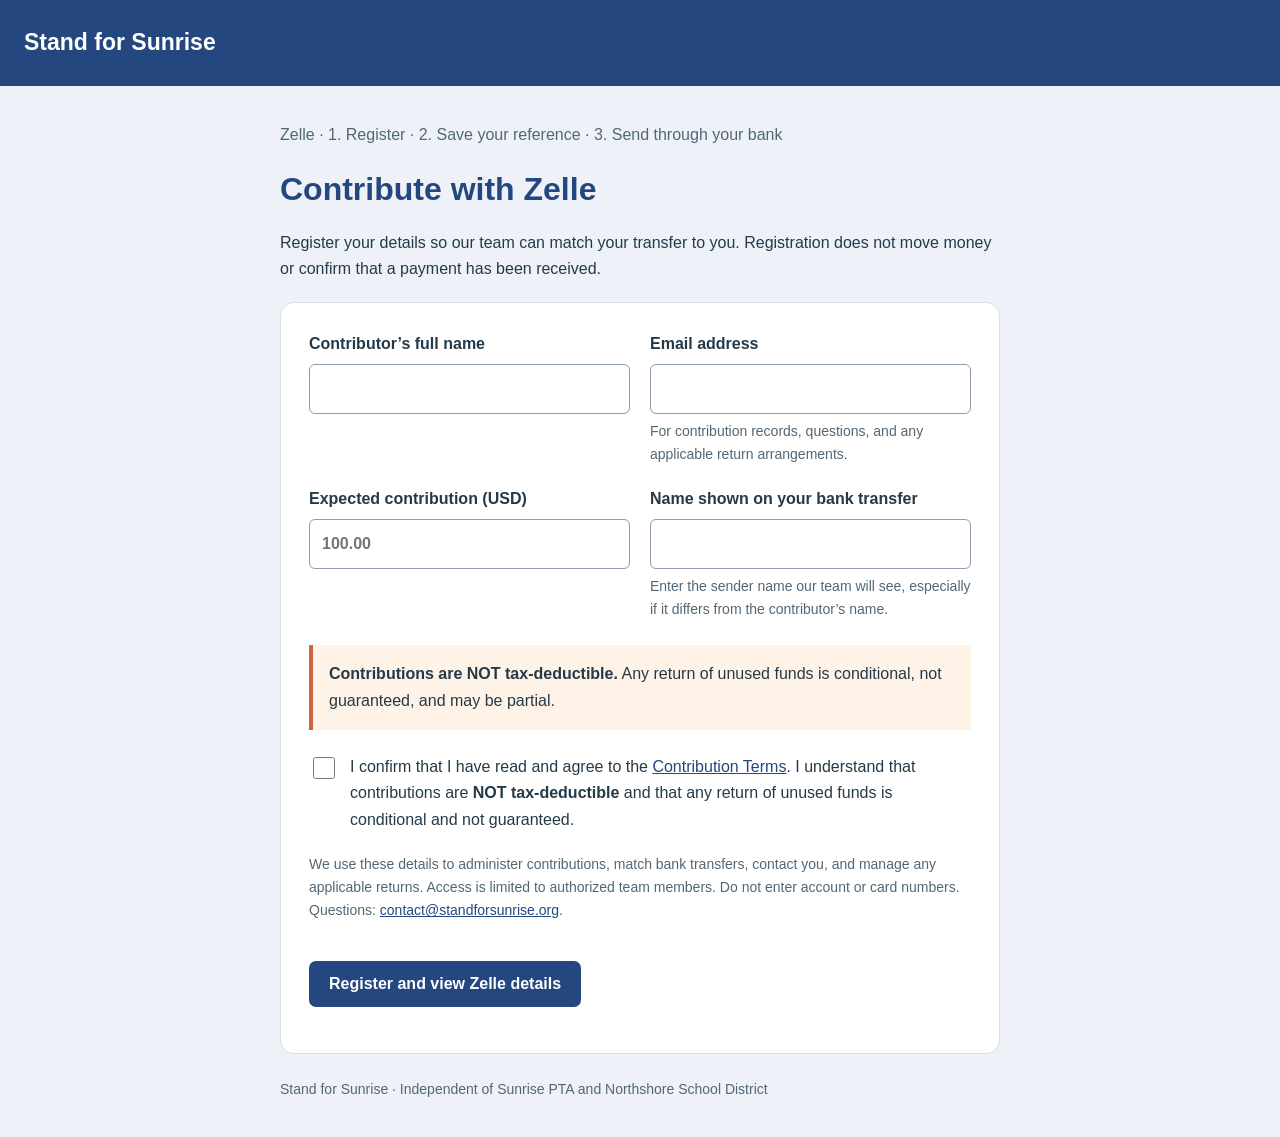
==== zelle-registration/apps-script/Index.html @ f9c35a17 "Prepare Zelle registration pilot with private Sheets ledger and acceptance records" ====
<!doctype html>
<html lang="en"><head><meta charset="utf-8"><meta name="viewport" content="width=device-width,initial-scale=1"><base target="_top"><title>Zelle Registration | Stand for Sunrise</title>
<style>
:root{--blue:#24477f;--ink:#243a49;--muted:#526776;--orange:#c9693a}*{box-sizing:border-box}body{margin:0;background:#eef2f8;color:var(--ink);font:16px/1.65 Arial,sans-serif}header{background:var(--blue);padding:24px;color:white}header a{color:white;font-size:23px;font-weight:700;text-decoration:none}main{max-width:760px;margin:36px auto;padding:0 20px}h1{color:var(--blue);font-size:32px;line-height:1.2}h2{font-size:23px;color:var(--blue)}p{margin:0 0 18px}.panel{background:white;border:1px solid #d5dfeb;border-radius:14px;padding:28px;margin:20px 0}a{color:var(--blue)}.steps,.muted{color:var(--muted)}.fields{display:grid;grid-template-columns:1fr 1fr;gap:20px}label{display:block;font-weight:700}input{display:block;width:100%;font:inherit;padding:11px 12px;border:1px solid #8d9caf;border-radius:6px;margin-top:6px}input:focus-visible,button:focus-visible,a:focus-visible{outline:3px solid var(--orange);outline-offset:3px}.hint{font-size:14px;color:var(--muted);font-weight:400;display:block;margin-top:6px}.notice{padding:16px;background:#fff2e7;border-left:4px solid var(--orange);margin:24px 0}.acceptance{display:flex;gap:12px;font-weight:400;align-items:flex-start}.acceptance input{width:22px;height:22px;flex:0 0 22px;margin-top:3px;accent-color:var(--blue)}button{border:0;border-radius:7px;background:var(--blue);color:white;padding:14px 20px;font:700 16px Arial,sans-serif;cursor:pointer;margin:20px 0 0}button:disabled{opacity:.55;cursor:wait}#status{margin-top:14px}#status.error{color:#a52626}[hidden]{display:none!important}.reference{font-family:monospace;font-size:18px;word-break:break-all;background:#eef2f8;padding:14px;border-radius:7px}.qr{display:block;width:100%;max-width:320px;margin:24px auto}.preview{background:#fff2e7;padding:16px;border:2px solid var(--orange);margin-bottom:20px}footer{font-size:14px;color:var(--muted);margin:24px 0 36px}@media(max-width:600px){.fields{grid-template-columns:1fr}.panel{padding:21px}h1{font-size:28px}}
</style></head><body><header><a href="https://standforsunrise.org/">Stand for Sunrise</a></header><main>
<div id="preview-note" class="preview" hidden><strong>TEST PREVIEW — no information is submitted or saved.</strong><br>Use made-up details. The reference is a demo. Please do not send money during this test.</div>
<p class="steps">Zelle · 1. Register · 2. Save your reference · 3. Send through your bank</p><h1>Contribute with Zelle</h1><p>Register your details so our team can match your transfer to you. Registration does not move money or confirm that a payment has been received.</p>
<form id="registration" class="panel"><div class="fields">
<label for="name">Contributor’s full name<input id="name" name="name" autocomplete="name" maxlength="120" required></label>
<label for="email">Email address<input id="email" name="email" type="email" autocomplete="email" maxlength="254" required><span class="hint">For contribution records, questions, and any applicable return arrangements.</span></label>
<label for="amount">Expected contribution (USD)<input id="amount" name="amount" type="number" inputmode="decimal" min="0.01" max="1000000" step="0.01" placeholder="100.00" required></label>
<label for="sender">Name shown on your bank transfer<input id="sender" name="sender" maxlength="120" required><span class="hint">Enter the sender name our team will see, especially if it differs from the contributor’s name.</span></label></div>
<div class="notice"><strong>Contributions are NOT tax-deductible.</strong> Any return of unused funds is conditional, not guaranteed, and may be partial.</div>
<label class="acceptance"><input id="accepted" name="accepted" type="checkbox" required><span>I confirm that I have read and agree to the <a id="terms-link" href="https://standforsunrise.org/contributor-agreement.html" target="_blank" rel="noopener noreferrer">Contribution Terms</a>. I understand that contributions are <strong>NOT tax-deductible</strong> and that any return of unused funds is conditional and not guaranteed.</span></label>
<p class="hint" style="margin-top:20px">We use these details to administer contributions, match bank transfers, contact you, and manage any applicable returns. Access is limited to authorized team members. Do not enter account or card numbers. Questions: <a href="mailto:contact@standforsunrise.org">contact@standforsunrise.org</a>.</p>
<button id="submit" type="submit">Register and view Zelle details</button><p id="status" role="status" aria-live="polite"></p><noscript>Please enable JavaScript to register, or contact our team.</noscript></form>
<section id="result" class="panel" hidden aria-labelledby="result-title" tabindex="-1"><h2 id="result-title">Registration saved</h2><p id="saved-message">Your transfer has not been verified. Please save the reference below and include it in your bank’s transfer memo if space permits.</p><p id="reference" class="reference"></p><button id="copy" type="button">Copy reference</button><p id="copy-status" role="status"></p><p><strong>Recipient:</strong> Stand for Sunrise<br><strong>Zelle tag:</strong> standforsunrise</p><img class="qr" src="https://standforsunrise.org/assets/zelle-qr.png?v=20261120-2" alt="Zelle QR code for Stand for Sunrise"><p>Open Zelle in your banking app and scan the QR code. Verify the recipient is <strong>Stand for Sunrise</strong> before sending. Your bank’s limits and fees may apply.</p><p class="muted">If your bank cannot include the full reference, email it to <a href="mailto:contact@standforsunrise.org">contact@standforsunrise.org</a> with the actual amount and transfer date. Do not submit a new registration just to retry this submission.</p><a href="https://standforsunrise.org/contribute.html">Back to contribution options</a></section>
<footer>Stand for Sunrise · Independent of Sunrise PTA and Northshore School District</footer></main>
<script>
const CONFIG = <?!= config ?>;
const preview = CONFIG.preview === true;
const form = document.getElementById('registration');
const submit = document.getElementById('submit');
const status = document.getElementById('status');
const result = document.getElementById('result');
let reference = '';
document.getElementById('terms-link').href = CONFIG.termsUrl;
document.getElementById('preview-note').hidden = !preview;
function failed() { submit.disabled = false; status.className = 'error'; status.textContent = 'We could not confirm your registration. Please retry here, or email contact@standforsunrise.org. Zelle details will appear only after your registration is saved.'; }
function saved(response) {
  if (!response || response.saved !== true || !/^SFS-[A-F0-9]{32}$/.test(response.reference)) { failed(); return; }
  reference = response.reference;
  document.getElementById('reference').textContent = reference;
  form.hidden = true; result.hidden = false;
  if (preview) { document.getElementById('result-title').textContent = 'Preview complete — nothing was saved'; document.getElementById('saved-message').textContent = 'Demo reference only. No record was sent to the organization. Please do not send money during this test.'; }
  result.focus();
}
form.addEventListener('submit', event => {
  event.preventDefault(); if (!form.reportValidity()) return;
  const values = new FormData(form);
  const payload = { name: values.get('name'), email: values.get('email'), amount: values.get('amount'), sender: values.get('sender'), accepted: document.getElementById('accepted').checked, nonce: CONFIG.nonce, expires: CONFIG.expires, signature: CONFIG.signature, termsHash: CONFIG.termsHash };
  submit.disabled = true; status.className = ''; status.textContent = preview ? 'Testing the next step…' : 'Saving your registration…';
  if (preview) { saved({ saved: true, reference: 'SFS-' + crypto.randomUUID().replaceAll('-', '').toUpperCase() }); return; }
  try { google.script.run.withSuccessHandler(saved).withFailureHandler(failed).registerContribution(payload); } catch (error) { failed(); }
});
document.getElementById('copy').addEventListener('click', async () => {
  try { await navigator.clipboard.writeText(reference); document.getElementById('copy-status').textContent = 'Reference copied.'; }
  catch (error) { document.getElementById('copy-status').textContent = 'Please select and copy the reference above.'; }
});
</script></body></html>
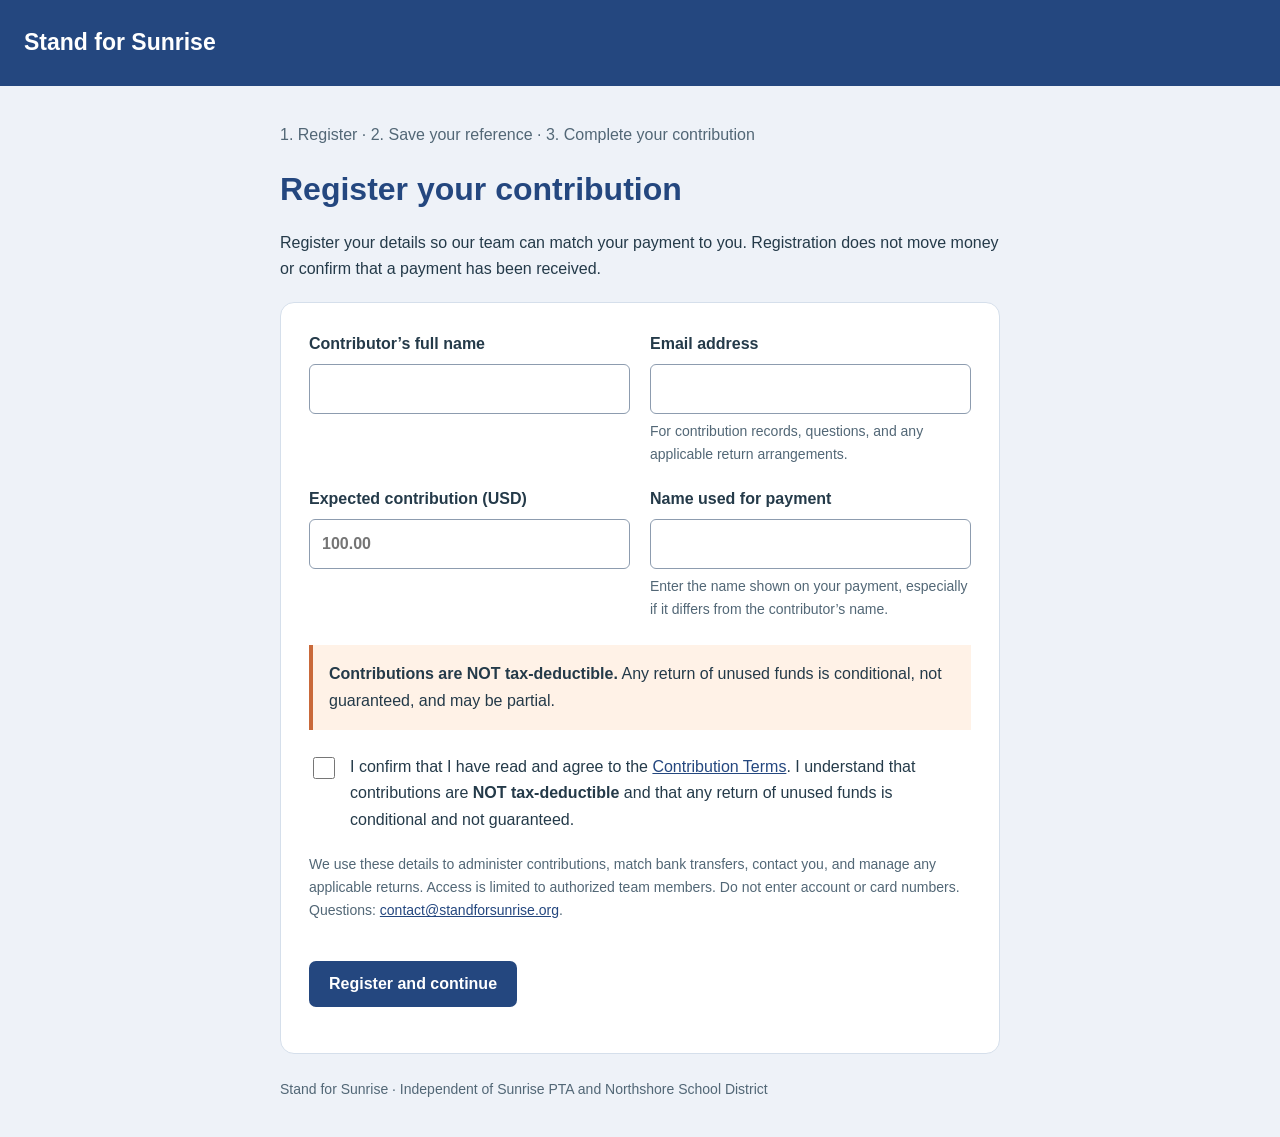
==== commit 0bfb48f6: "Add Zeffy to shared contribution registration with channel-bound acceptance records" ====
--- a/zelle-registration/apps-script/Index.html
+++ b/zelle-registration/apps-script/Index.html
@@ -1,36 +1,46 @@
 <!doctype html>
-<html lang="en"><head><meta charset="utf-8"><meta name="viewport" content="width=device-width,initial-scale=1"><base target="_top"><title>Zelle Registration | Stand for Sunrise</title>
+<html lang="en"><head><meta charset="utf-8"><meta name="viewport" content="width=device-width,initial-scale=1"><base target="_top"><title>Contribution Registration | Stand for Sunrise</title>
 <style>
-:root{--blue:#24477f;--ink:#243a49;--muted:#526776;--orange:#c9693a}*{box-sizing:border-box}body{margin:0;background:#eef2f8;color:var(--ink);font:16px/1.65 Arial,sans-serif}header{background:var(--blue);padding:24px;color:white}header a{color:white;font-size:23px;font-weight:700;text-decoration:none}main{max-width:760px;margin:36px auto;padding:0 20px}h1{color:var(--blue);font-size:32px;line-height:1.2}h2{font-size:23px;color:var(--blue)}p{margin:0 0 18px}.panel{background:white;border:1px solid #d5dfeb;border-radius:14px;padding:28px;margin:20px 0}a{color:var(--blue)}.steps,.muted{color:var(--muted)}.fields{display:grid;grid-template-columns:1fr 1fr;gap:20px}label{display:block;font-weight:700}input{display:block;width:100%;font:inherit;padding:11px 12px;border:1px solid #8d9caf;border-radius:6px;margin-top:6px}input:focus-visible,button:focus-visible,a:focus-visible{outline:3px solid var(--orange);outline-offset:3px}.hint{font-size:14px;color:var(--muted);font-weight:400;display:block;margin-top:6px}.notice{padding:16px;background:#fff2e7;border-left:4px solid var(--orange);margin:24px 0}.acceptance{display:flex;gap:12px;font-weight:400;align-items:flex-start}.acceptance input{width:22px;height:22px;flex:0 0 22px;margin-top:3px;accent-color:var(--blue)}button{border:0;border-radius:7px;background:var(--blue);color:white;padding:14px 20px;font:700 16px Arial,sans-serif;cursor:pointer;margin:20px 0 0}button:disabled{opacity:.55;cursor:wait}#status{margin-top:14px}#status.error{color:#a52626}[hidden]{display:none!important}.reference{font-family:monospace;font-size:18px;word-break:break-all;background:#eef2f8;padding:14px;border-radius:7px}.qr{display:block;width:100%;max-width:320px;margin:24px auto}.preview{background:#fff2e7;padding:16px;border:2px solid var(--orange);margin-bottom:20px}footer{font-size:14px;color:var(--muted);margin:24px 0 36px}@media(max-width:600px){.fields{grid-template-columns:1fr}.panel{padding:21px}h1{font-size:28px}}
+:root{--blue:#24477f;--ink:#243a49;--muted:#526776;--orange:#c9693a}*{box-sizing:border-box}body{margin:0;background:#eef2f8;color:var(--ink);font:16px/1.65 Arial,sans-serif}header{background:var(--blue);padding:24px;color:white}header a{color:white;font-size:23px;font-weight:700;text-decoration:none}main{max-width:760px;margin:36px auto;padding:0 20px}h1{color:var(--blue);font-size:32px;line-height:1.2}h2{font-size:23px;color:var(--blue)}p{margin:0 0 18px}.panel{background:white;border:1px solid #d5dfeb;border-radius:14px;padding:28px;margin:20px 0}a{color:var(--blue)}.steps,.muted{color:var(--muted)}.fields{display:grid;grid-template-columns:1fr 1fr;gap:20px}label{display:block;font-weight:700}input{display:block;width:100%;font:inherit;padding:11px 12px;border:1px solid #8d9caf;border-radius:6px;margin-top:6px}input:focus-visible,button:focus-visible,a:focus-visible{outline:3px solid var(--orange);outline-offset:3px}.hint{font-size:14px;color:var(--muted);font-weight:400;display:block;margin-top:6px}.notice{padding:16px;background:#fff2e7;border-left:4px solid var(--orange);margin:24px 0}.acceptance{display:flex;gap:12px;font-weight:400;align-items:flex-start}.acceptance input{width:22px;height:22px;flex:0 0 22px;margin-top:3px;accent-color:var(--blue)}button{border:0;border-radius:7px;background:var(--blue);color:white;padding:14px 20px;font:700 16px Arial,sans-serif;cursor:pointer;margin:20px 0 0}.payment-link{display:inline-block;border-radius:7px;background:var(--blue);color:white;padding:14px 20px;text-decoration:none;font-weight:700}button:disabled{opacity:.55;cursor:wait}#status{margin-top:14px}#status.error{color:#a52626}[hidden]{display:none!important}.reference{font-family:monospace;font-size:18px;word-break:break-all;background:#eef2f8;padding:14px;border-radius:7px}.qr{display:block;width:100%;max-width:320px;margin:24px auto}.preview{background:#fff2e7;padding:16px;border:2px solid var(--orange);margin-bottom:20px}footer{font-size:14px;color:var(--muted);margin:24px 0 36px}@media(max-width:600px){.fields{grid-template-columns:1fr}.panel{padding:21px}h1{font-size:28px}}
 </style></head><body><header><a href="https://standforsunrise.org/">Stand for Sunrise</a></header><main>
 <div id="preview-note" class="preview" hidden><strong>TEST PREVIEW — no information is submitted or saved.</strong><br>Use made-up details. The reference is a demo. Please do not send money during this test.</div>
-<p class="steps">Zelle · 1. Register · 2. Save your reference · 3. Send through your bank</p><h1>Contribute with Zelle</h1><p>Register your details so our team can match your transfer to you. Registration does not move money or confirm that a payment has been received.</p>
+<p class="steps" id="steps">1. Register · 2. Save your reference · 3. Complete your contribution</p><h1 id="page-title">Register your contribution</h1><p>Register your details so our team can match your payment to you. Registration does not move money or confirm that a payment has been received.</p>
 <form id="registration" class="panel"><div class="fields">
 <label for="name">Contributor’s full name<input id="name" name="name" autocomplete="name" maxlength="120" required></label>
 <label for="email">Email address<input id="email" name="email" type="email" autocomplete="email" maxlength="254" required><span class="hint">For contribution records, questions, and any applicable return arrangements.</span></label>
 <label for="amount">Expected contribution (USD)<input id="amount" name="amount" type="number" inputmode="decimal" min="0.01" max="1000000" step="0.01" placeholder="100.00" required></label>
-<label for="sender">Name shown on your bank transfer<input id="sender" name="sender" maxlength="120" required><span class="hint">Enter the sender name our team will see, especially if it differs from the contributor’s name.</span></label></div>
+<label for="sender"><span id="sender-label">Name used for payment</span><input id="sender" name="sender" maxlength="120" required><span class="hint"><span id="sender-hint">Enter the name shown on your payment, especially if it differs from the contributor’s name.</span></span></label></div>
 <div class="notice"><strong>Contributions are NOT tax-deductible.</strong> Any return of unused funds is conditional, not guaranteed, and may be partial.</div>
 <label class="acceptance"><input id="accepted" name="accepted" type="checkbox" required><span>I confirm that I have read and agree to the <a id="terms-link" href="https://standforsunrise.org/contributor-agreement.html" target="_blank" rel="noopener noreferrer">Contribution Terms</a>. I understand that contributions are <strong>NOT tax-deductible</strong> and that any return of unused funds is conditional and not guaranteed.</span></label>
 <p class="hint" style="margin-top:20px">We use these details to administer contributions, match bank transfers, contact you, and manage any applicable returns. Access is limited to authorized team members. Do not enter account or card numbers. Questions: <a href="mailto:contact@standforsunrise.org">contact@standforsunrise.org</a>.</p>
-<button id="submit" type="submit">Register and view Zelle details</button><p id="status" role="status" aria-live="polite"></p><noscript>Please enable JavaScript to register, or contact our team.</noscript></form>
-<section id="result" class="panel" hidden aria-labelledby="result-title" tabindex="-1"><h2 id="result-title">Registration saved</h2><p id="saved-message">Your transfer has not been verified. Please save the reference below and include it in your bank’s transfer memo if space permits.</p><p id="reference" class="reference"></p><button id="copy" type="button">Copy reference</button><p id="copy-status" role="status"></p><p><strong>Recipient:</strong> Stand for Sunrise<br><strong>Zelle tag:</strong> standforsunrise</p><img class="qr" src="https://standforsunrise.org/assets/zelle-qr.png?v=20261120-2" alt="Zelle QR code for Stand for Sunrise"><p>Open Zelle in your banking app and scan the QR code. Verify the recipient is <strong>Stand for Sunrise</strong> before sending. Your bank’s limits and fees may apply.</p><p class="muted">If your bank cannot include the full reference, email it to <a href="mailto:contact@standforsunrise.org">contact@standforsunrise.org</a> with the actual amount and transfer date. Do not submit a new registration just to retry this submission.</p><a href="https://standforsunrise.org/contribute.html">Back to contribution options</a></section>
+<button id="submit" type="submit">Register and continue</button><p id="status" role="status" aria-live="polite"></p><noscript>Please enable JavaScript to register, or contact our team.</noscript></form>
+<section id="result" class="panel" hidden aria-labelledby="result-title" tabindex="-1"><h2 id="result-title">Registration saved</h2><p id="saved-message">Your payment has not been verified. Please save the reference below.</p><p id="reference" class="reference"></p><button id="copy" type="button">Copy reference</button><p id="copy-status" role="status"></p><div id="zelle-next"><p><strong>Recipient:</strong> Stand for Sunrise<br><strong>Zelle tag:</strong> standforsunrise</p><img class="qr" src="https://standforsunrise.org/assets/zelle-qr.png?v=20261120-2" alt="Zelle QR code for Stand for Sunrise"><p>Open Zelle in your banking app and scan the QR code. Verify the recipient is <strong>Stand for Sunrise</strong> before sending. Your bank’s limits and fees may apply.</p><p class="muted">If your bank cannot include the full reference, email it to <a href="mailto:contact@standforsunrise.org">contact@standforsunrise.org</a> with the actual amount and transfer date. Do not submit a new registration just to retry this submission.</p></div><div id="zeffy-next" hidden><p>Use the same name and email address at Zeffy checkout so our team can match your payment to this registration. If an optional message field is available, include the reference above.</p><a class="payment-link" href="https://www.zeffy.com/en-US/donation-form/donate-to-stand-for-sunrise?fromOnboarding=true" target="_blank" rel="noopener noreferrer">Continue to Zeffy</a><p class="muted" style="margin-top:18px">Your contribution is completed on Zeffy. Opening the form does not mark this registration as paid. Our team will verify the payment against Zeffy records.</p></div><a href="https://standforsunrise.org/contribute.html">Back to contribution options</a></section>
 <footer>Stand for Sunrise · Independent of Sunrise PTA and Northshore School District</footer></main>
 <script>
 const CONFIG = <?!= config ?>;
 const preview = CONFIG.preview === true;
+const method = CONFIG.method === 'zeffy' ? 'zeffy' : 'zelle';
+const isZeffy = method === 'zeffy';
 const form = document.getElementById('registration');
 const submit = document.getElementById('submit');
 const status = document.getElementById('status');
 const result = document.getElementById('result');
 let reference = '';
 document.getElementById('terms-link').href = CONFIG.termsUrl;
+document.getElementById('page-title').textContent = isZeffy ? 'Contribute through Zeffy' : 'Contribute with Zelle';
+document.getElementById('steps').textContent = isZeffy ? 'Zeffy · 1. Register · 2. Save your reference · 3. Continue to Zeffy' : 'Zelle · 1. Register · 2. Save your reference · 3. Send through your bank';
+document.getElementById('sender-label').textContent = isZeffy ? 'Name you will use at Zeffy checkout' : 'Name shown on your bank transfer';
+document.getElementById('sender-hint').textContent = isZeffy ? 'Use this name and the email above when completing your Zeffy payment.' : 'Enter the sender name our team will see, especially if it differs from the contributor’s name.';
+submit.textContent = isZeffy ? 'Register and continue to Zeffy' : 'Register and view Zelle details';
+document.getElementById('zelle-next').hidden = isZeffy;
+document.getElementById('zeffy-next').hidden = !isZeffy;
 document.getElementById('preview-note').hidden = !preview;
-function failed() { submit.disabled = false; status.className = 'error'; status.textContent = 'We could not confirm your registration. Please retry here, or email contact@standforsunrise.org. Zelle details will appear only after your registration is saved.'; }
+function failed() { submit.disabled = false; status.className = 'error'; status.textContent = 'We could not confirm your registration. Please retry here, or email contact@standforsunrise.org. Payment options will appear only after your registration is saved.'; }
 function saved(response) {
-  if (!response || response.saved !== true || !/^SFS-[A-F0-9]{32}$/.test(response.reference)) { failed(); return; }
+  if (!response || response.saved !== true || response.method !== method || !/^SFS-[A-F0-9]{32}$/.test(response.reference)) { failed(); return; }
   reference = response.reference;
   document.getElementById('reference').textContent = reference;
+  document.getElementById('saved-message').textContent = isZeffy ? 'Registration saved. Your payment has not been verified. Save this reference, then continue to Zeffy to complete your contribution.' : 'Your transfer has not been verified. Save this reference and include it in your bank’s transfer memo if space permits.';
   form.hidden = true; result.hidden = false;
   if (preview) { document.getElementById('result-title').textContent = 'Preview complete — nothing was saved'; document.getElementById('saved-message').textContent = 'Demo reference only. No record was sent to the organization. Please do not send money during this test.'; }
   result.focus();
@@ -38,9 +48,9 @@
 form.addEventListener('submit', event => {
   event.preventDefault(); if (!form.reportValidity()) return;
   const values = new FormData(form);
-  const payload = { name: values.get('name'), email: values.get('email'), amount: values.get('amount'), sender: values.get('sender'), accepted: document.getElementById('accepted').checked, nonce: CONFIG.nonce, expires: CONFIG.expires, signature: CONFIG.signature, termsHash: CONFIG.termsHash };
+  const payload = { name: values.get('name'), email: values.get('email'), amount: values.get('amount'), sender: values.get('sender'), accepted: document.getElementById('accepted').checked, nonce: CONFIG.nonce, expires: CONFIG.expires, signature: CONFIG.signature, termsHash: CONFIG.termsHash, method };
   submit.disabled = true; status.className = ''; status.textContent = preview ? 'Testing the next step…' : 'Saving your registration…';
-  if (preview) { saved({ saved: true, reference: 'SFS-' + crypto.randomUUID().replaceAll('-', '').toUpperCase() }); return; }
+  if (preview) { saved({ saved: true, method, reference: 'SFS-' + crypto.randomUUID().replaceAll('-', '').toUpperCase() }); return; }
   try { google.script.run.withSuccessHandler(saved).withFailureHandler(failed).registerContribution(payload); } catch (error) { failed(); }
 });
 document.getElementById('copy').addEventListener('click', async () => {
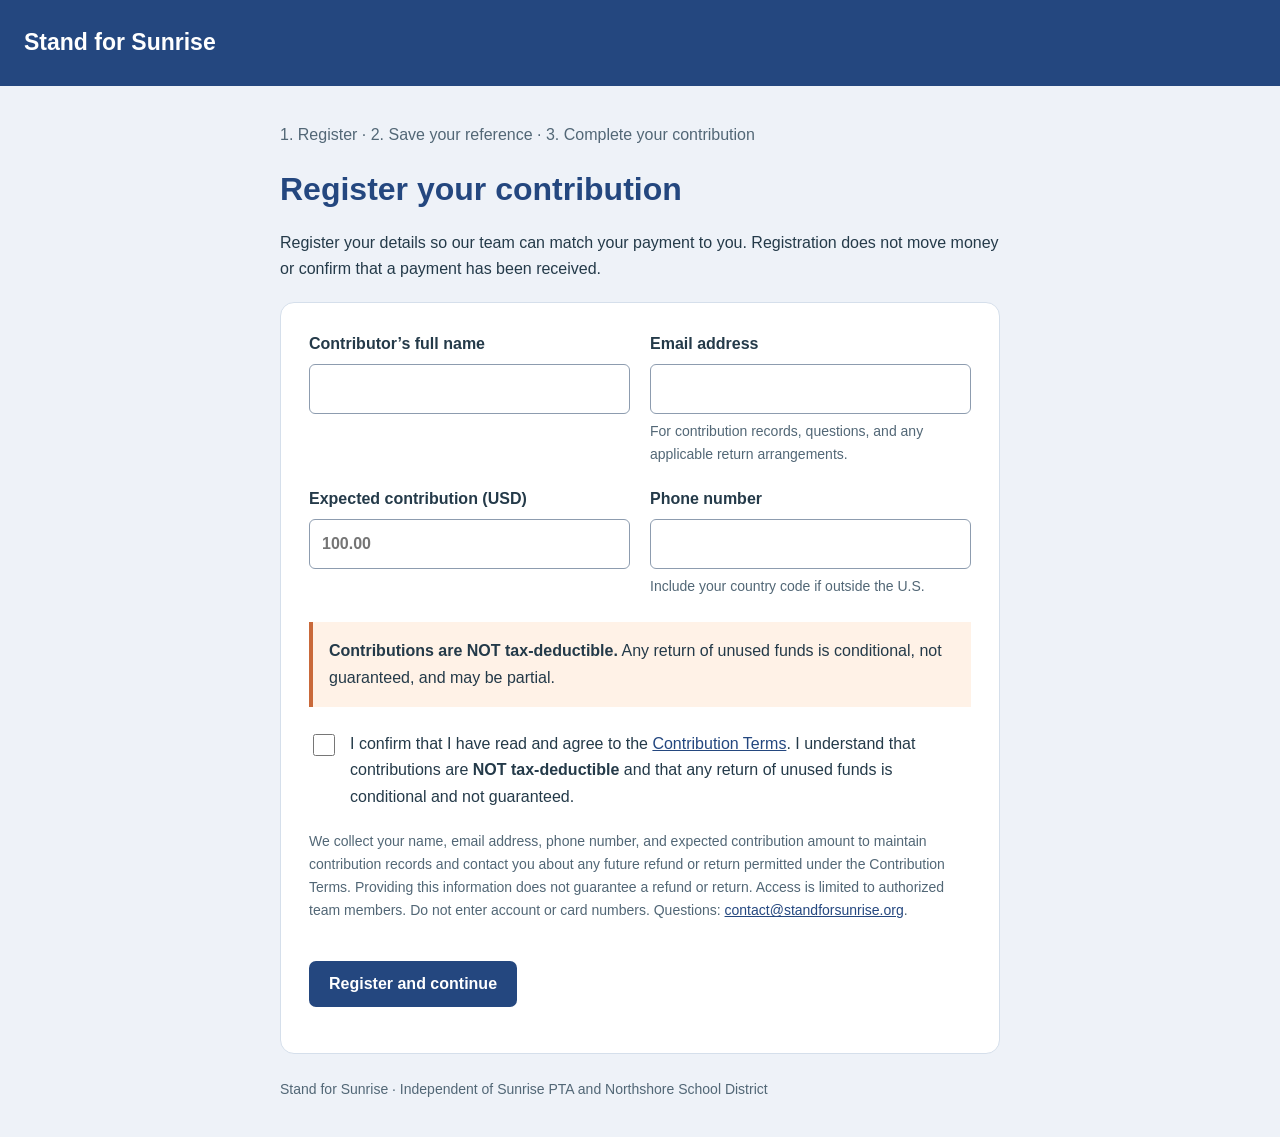
==== commit 230aa04c: "Collect phone numbers for contribution return contact instead of payment sender names" ====
--- a/zelle-registration/apps-script/Index.html
+++ b/zelle-registration/apps-script/Index.html
@@ -9,10 +9,10 @@
 <label for="name">Contributor’s full name<input id="name" name="name" autocomplete="name" maxlength="120" required></label>
 <label for="email">Email address<input id="email" name="email" type="email" autocomplete="email" maxlength="254" required><span class="hint">For contribution records, questions, and any applicable return arrangements.</span></label>
 <label for="amount">Expected contribution (USD)<input id="amount" name="amount" type="number" inputmode="decimal" min="0.01" max="1000000" step="0.01" placeholder="100.00" required></label>
-<label for="sender"><span id="sender-label">Name used for payment</span><input id="sender" name="sender" maxlength="120" required><span class="hint"><span id="sender-hint">Enter the name shown on your payment, especially if it differs from the contributor’s name.</span></span></label></div>
+<label for="phone">Phone number<input id="phone" name="phone" type="tel" autocomplete="tel" inputmode="tel" maxlength="40" required><span class="hint">Include your country code if outside the U.S.</span></label></div>
 <div class="notice"><strong>Contributions are NOT tax-deductible.</strong> Any return of unused funds is conditional, not guaranteed, and may be partial.</div>
 <label class="acceptance"><input id="accepted" name="accepted" type="checkbox" required><span>I confirm that I have read and agree to the <a id="terms-link" href="https://standforsunrise.org/contributor-agreement.html" target="_blank" rel="noopener noreferrer">Contribution Terms</a>. I understand that contributions are <strong>NOT tax-deductible</strong> and that any return of unused funds is conditional and not guaranteed.</span></label>
-<p class="hint" style="margin-top:20px">We use these details to administer contributions, match bank transfers, contact you, and manage any applicable returns. Access is limited to authorized team members. Do not enter account or card numbers. Questions: <a href="mailto:contact@standforsunrise.org">contact@standforsunrise.org</a>.</p>
+<p class="hint" style="margin-top:20px">We collect your name, email address, phone number, and expected contribution amount to maintain contribution records and contact you about any future refund or return permitted under the Contribution Terms. Providing this information does not guarantee a refund or return. Access is limited to authorized team members. Do not enter account or card numbers. Questions: <a href="mailto:contact@standforsunrise.org">contact@standforsunrise.org</a>.</p>
 <button id="submit" type="submit">Register and continue</button><p id="status" role="status" aria-live="polite"></p><noscript>Please enable JavaScript to register, or contact our team.</noscript></form>
 <section id="result" class="panel" hidden aria-labelledby="result-title" tabindex="-1"><h2 id="result-title">Registration saved</h2><p id="saved-message">Your payment has not been verified. Please save the reference below.</p><p id="reference" class="reference"></p><button id="copy" type="button">Copy reference</button><p id="copy-status" role="status"></p><div id="zelle-next"><p><strong>Recipient:</strong> Stand for Sunrise<br><strong>Zelle tag:</strong> standforsunrise</p><img class="qr" src="https://standforsunrise.org/assets/zelle-qr.png?v=20261120-2" alt="Zelle QR code for Stand for Sunrise"><p>Open Zelle in your banking app and scan the QR code. Verify the recipient is <strong>Stand for Sunrise</strong> before sending. Your bank’s limits and fees may apply.</p><p class="muted">If your bank cannot include the full reference, email it to <a href="mailto:contact@standforsunrise.org">contact@standforsunrise.org</a> with the actual amount and transfer date. Do not submit a new registration just to retry this submission.</p></div><div id="zeffy-next" hidden><p>Use the same name and email address at Zeffy checkout so our team can match your payment to this registration. If an optional message field is available, include the reference above.</p><a class="payment-link" href="https://www.zeffy.com/en-US/donation-form/donate-to-stand-for-sunrise?fromOnboarding=true" target="_blank" rel="noopener noreferrer">Continue to Zeffy</a><p class="muted" style="margin-top:18px">Your contribution is completed on Zeffy. Opening the form does not mark this registration as paid. Our team will verify the payment against Zeffy records.</p></div><a href="https://standforsunrise.org/contribute.html">Back to contribution options</a></section>
 <footer>Stand for Sunrise · Independent of Sunrise PTA and Northshore School District</footer></main>
@@ -29,8 +29,6 @@
 document.getElementById('terms-link').href = CONFIG.termsUrl;
 document.getElementById('page-title').textContent = isZeffy ? 'Contribute through Zeffy' : 'Contribute with Zelle';
 document.getElementById('steps').textContent = isZeffy ? 'Zeffy · 1. Register · 2. Save your reference · 3. Continue to Zeffy' : 'Zelle · 1. Register · 2. Save your reference · 3. Send through your bank';
-document.getElementById('sender-label').textContent = isZeffy ? 'Name you will use at Zeffy checkout' : 'Name shown on your bank transfer';
-document.getElementById('sender-hint').textContent = isZeffy ? 'Use this name and the email above when completing your Zeffy payment.' : 'Enter the sender name our team will see, especially if it differs from the contributor’s name.';
 submit.textContent = isZeffy ? 'Register and continue to Zeffy' : 'Register and view Zelle details';
 document.getElementById('zelle-next').hidden = isZeffy;
 document.getElementById('zeffy-next').hidden = !isZeffy;
@@ -48,7 +46,7 @@
 form.addEventListener('submit', event => {
   event.preventDefault(); if (!form.reportValidity()) return;
   const values = new FormData(form);
-  const payload = { name: values.get('name'), email: values.get('email'), amount: values.get('amount'), sender: values.get('sender'), accepted: document.getElementById('accepted').checked, nonce: CONFIG.nonce, expires: CONFIG.expires, signature: CONFIG.signature, termsHash: CONFIG.termsHash, method };
+  const payload = { name: values.get('name'), email: values.get('email'), amount: values.get('amount'), phone: values.get('phone'), accepted: document.getElementById('accepted').checked, nonce: CONFIG.nonce, expires: CONFIG.expires, signature: CONFIG.signature, termsHash: CONFIG.termsHash, method };
   submit.disabled = true; status.className = ''; status.textContent = preview ? 'Testing the next step…' : 'Saving your registration…';
   if (preview) { saved({ saved: true, method, reference: 'SFS-' + crypto.randomUUID().replaceAll('-', '').toUpperCase() }); return; }
   try { google.script.run.withSuccessHandler(saved).withFailureHandler(failed).registerContribution(payload); } catch (error) { failed(); }
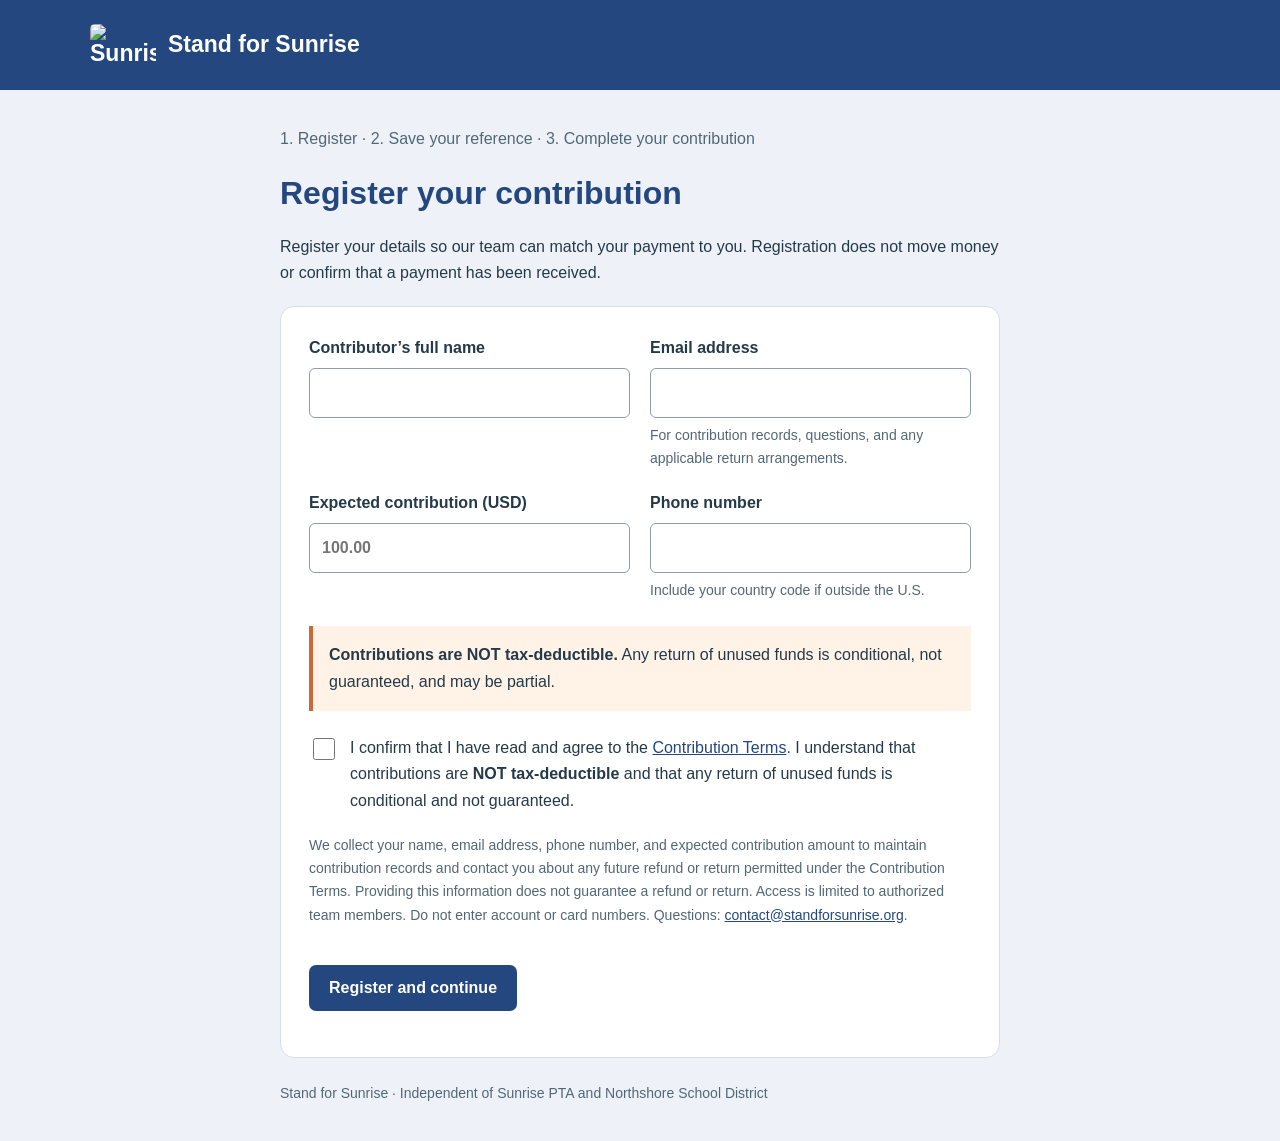
==== commit 07aa7639: "Match contribution registration header to Sunrise website branding" ====
--- a/zelle-registration/apps-script/Index.html
+++ b/zelle-registration/apps-script/Index.html
@@ -1,8 +1,8 @@
 <!doctype html>
 <html lang="en"><head><meta charset="utf-8"><meta name="viewport" content="width=device-width,initial-scale=1"><base target="_top"><title>Contribution Registration | Stand for Sunrise</title>
 <style>
-:root{--blue:#24477f;--ink:#243a49;--muted:#526776;--orange:#c9693a}*{box-sizing:border-box}body{margin:0;background:#eef2f8;color:var(--ink);font:16px/1.65 Arial,sans-serif}header{background:var(--blue);padding:24px;color:white}header a{color:white;font-size:23px;font-weight:700;text-decoration:none}main{max-width:760px;margin:36px auto;padding:0 20px}h1{color:var(--blue);font-size:32px;line-height:1.2}h2{font-size:23px;color:var(--blue)}p{margin:0 0 18px}.panel{background:white;border:1px solid #d5dfeb;border-radius:14px;padding:28px;margin:20px 0}a{color:var(--blue)}.steps,.muted{color:var(--muted)}.fields{display:grid;grid-template-columns:1fr 1fr;gap:20px}label{display:block;font-weight:700}input{display:block;width:100%;font:inherit;padding:11px 12px;border:1px solid #8d9caf;border-radius:6px;margin-top:6px}input:focus-visible,button:focus-visible,a:focus-visible{outline:3px solid var(--orange);outline-offset:3px}.hint{font-size:14px;color:var(--muted);font-weight:400;display:block;margin-top:6px}.notice{padding:16px;background:#fff2e7;border-left:4px solid var(--orange);margin:24px 0}.acceptance{display:flex;gap:12px;font-weight:400;align-items:flex-start}.acceptance input{width:22px;height:22px;flex:0 0 22px;margin-top:3px;accent-color:var(--blue)}button{border:0;border-radius:7px;background:var(--blue);color:white;padding:14px 20px;font:700 16px Arial,sans-serif;cursor:pointer;margin:20px 0 0}.payment-link{display:inline-block;border-radius:7px;background:var(--blue);color:white;padding:14px 20px;text-decoration:none;font-weight:700}button:disabled{opacity:.55;cursor:wait}#status{margin-top:14px}#status.error{color:#a52626}[hidden]{display:none!important}.reference{font-family:monospace;font-size:18px;word-break:break-all;background:#eef2f8;padding:14px;border-radius:7px}.qr{display:block;width:100%;max-width:320px;margin:24px auto}.preview{background:#fff2e7;padding:16px;border:2px solid var(--orange);margin-bottom:20px}footer{font-size:14px;color:var(--muted);margin:24px 0 36px}@media(max-width:600px){.fields{grid-template-columns:1fr}.panel{padding:21px}h1{font-size:28px}}
-</style></head><body><header><a href="https://standforsunrise.org/">Stand for Sunrise</a></header><main>
+:root{--blue:#24477f;--ink:#243a49;--muted:#526776;--orange:#c9693a}*{box-sizing:border-box}body{margin:0;background:#eef2f8;color:var(--ink);font:16px/1.65 Arial,sans-serif}header{background:var(--blue);padding:24px;color:white}header a{color:white;font-size:23px;font-weight:700;text-decoration:none;display:flex;align-items:center;gap:12px;max-width:1100px;margin:auto;line-height:1.2}.brand-photo{display:block;width:66px;height:42px;object-fit:cover;object-position:50% 77%;border:0;border-radius:5px;flex-shrink:0}@media(max-width:600px){header a{font-size:20px;gap:9px}.brand-photo{width:54px;height:36px}}main{max-width:760px;margin:36px auto;padding:0 20px}h1{color:var(--blue);font-size:32px;line-height:1.2}h2{font-size:23px;color:var(--blue)}p{margin:0 0 18px}.panel{background:white;border:1px solid #d5dfeb;border-radius:14px;padding:28px;margin:20px 0}a{color:var(--blue)}.steps,.muted{color:var(--muted)}.fields{display:grid;grid-template-columns:1fr 1fr;gap:20px}label{display:block;font-weight:700}input{display:block;width:100%;font:inherit;padding:11px 12px;border:1px solid #8d9caf;border-radius:6px;margin-top:6px}input:focus-visible,button:focus-visible,a:focus-visible{outline:3px solid var(--orange);outline-offset:3px}.hint{font-size:14px;color:var(--muted);font-weight:400;display:block;margin-top:6px}.notice{padding:16px;background:#fff2e7;border-left:4px solid var(--orange);margin:24px 0}.acceptance{display:flex;gap:12px;font-weight:400;align-items:flex-start}.acceptance input{width:22px;height:22px;flex:0 0 22px;margin-top:3px;accent-color:var(--blue)}button{border:0;border-radius:7px;background:var(--blue);color:white;padding:14px 20px;font:700 16px Arial,sans-serif;cursor:pointer;margin:20px 0 0}.payment-link{display:inline-block;border-radius:7px;background:var(--blue);color:white;padding:14px 20px;text-decoration:none;font-weight:700}button:disabled{opacity:.55;cursor:wait}#status{margin-top:14px}#status.error{color:#a52626}[hidden]{display:none!important}.reference{font-family:monospace;font-size:18px;word-break:break-all;background:#eef2f8;padding:14px;border-radius:7px}.qr{display:block;width:100%;max-width:320px;margin:24px auto}.preview{background:#fff2e7;padding:16px;border:2px solid var(--orange);margin-bottom:20px}footer{font-size:14px;color:var(--muted);margin:24px 0 36px}@media(max-width:600px){.fields{grid-template-columns:1fr}.panel{padding:21px}h1{font-size:28px}}
+</style></head><body><header><a href="https://standforsunrise.org/"><img class="brand-photo" src="https://standforsunrise.org/sunrise.jpg" alt="Sunrise Elementary school sign">Stand for Sunrise</a></header><main>
 <div id="preview-note" class="preview" hidden><strong>TEST PREVIEW — no information is submitted or saved.</strong><br>Use made-up details. The reference is a demo. Please do not send money during this test.</div>
 <p class="steps" id="steps">1. Register · 2. Save your reference · 3. Complete your contribution</p><h1 id="page-title">Register your contribution</h1><p>Register your details so our team can match your payment to you. Registration does not move money or confirm that a payment has been received.</p>
 <form id="registration" class="panel"><div class="fields">
